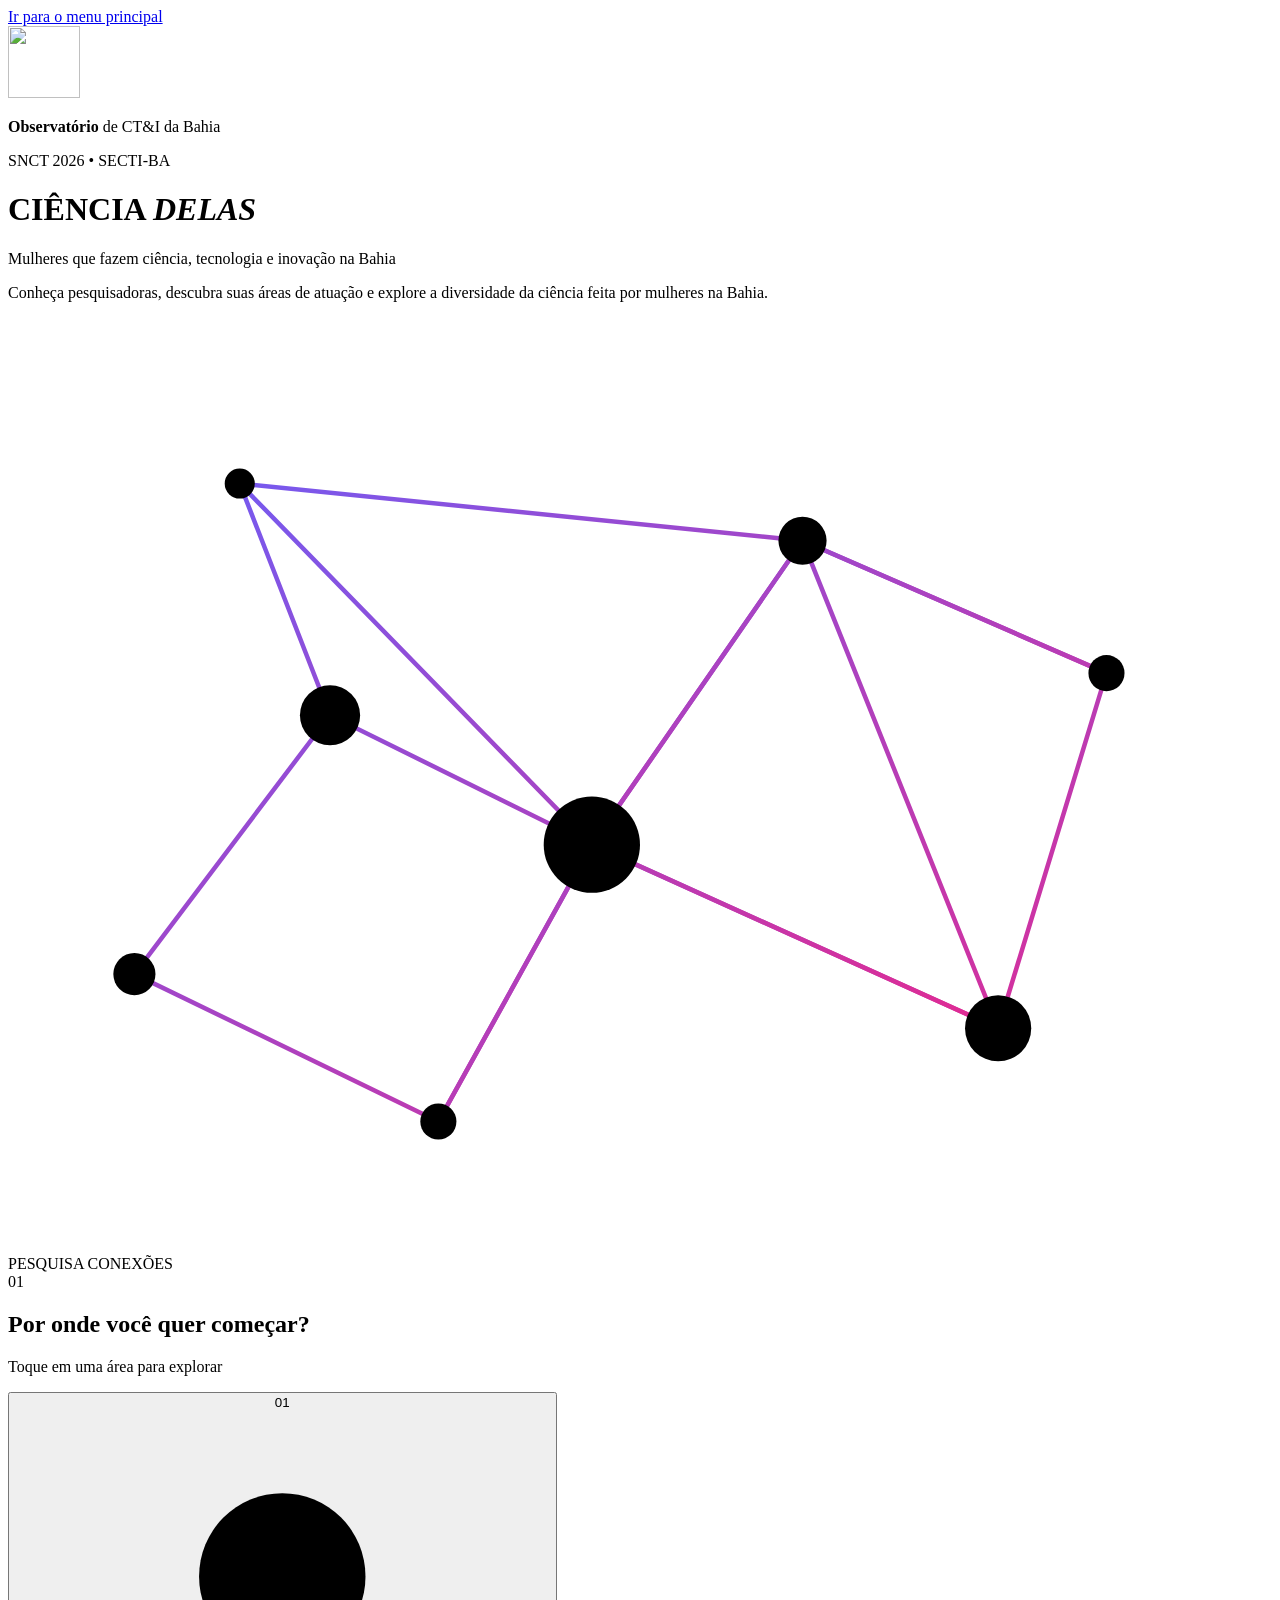
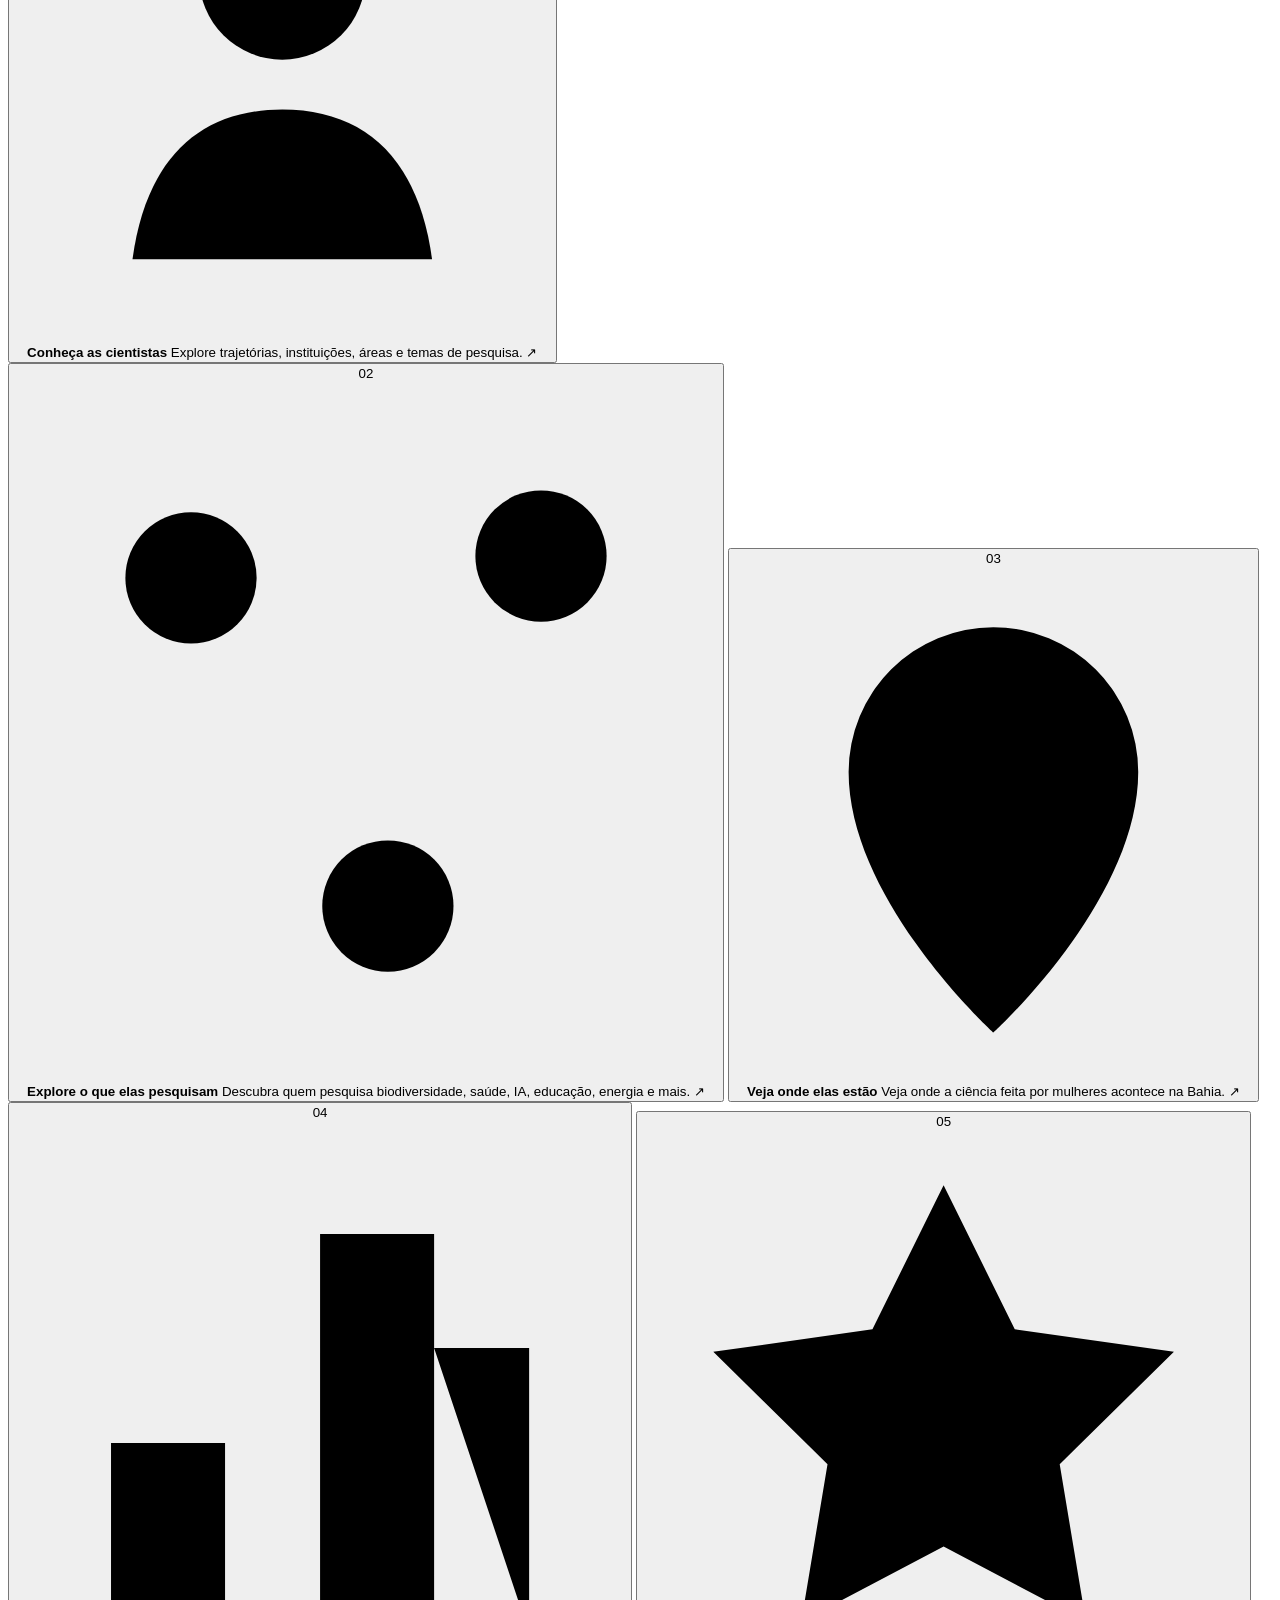
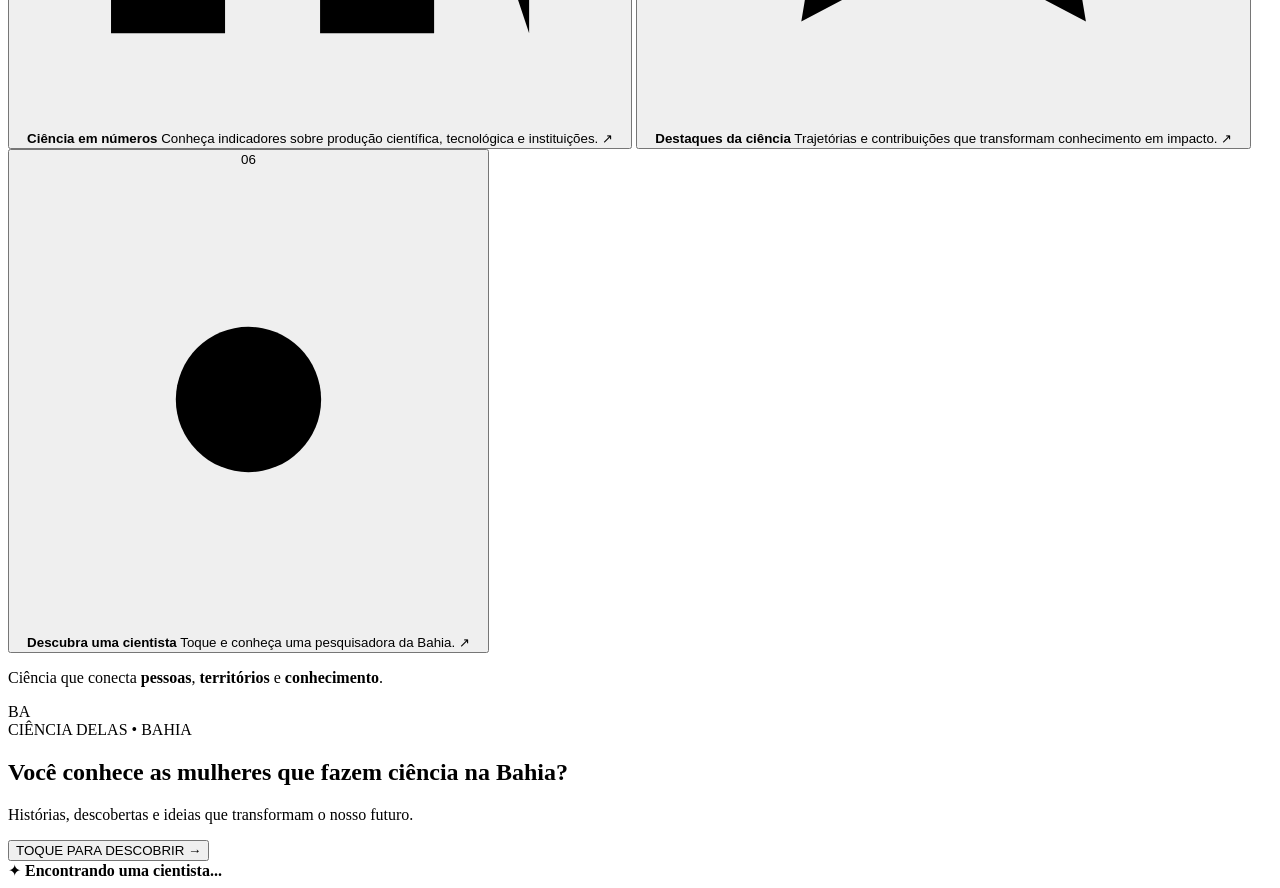
==== index.html @ 3cb7ebd2 "Implementa descoberta dinâmica de cientistas" ====
<!DOCTYPE html>
<html lang="pt-BR">
  <head>
    <meta charset="UTF-8" />
    <meta name="viewport" content="width=device-width, initial-scale=1.0, viewport-fit=cover" />
    <meta name="theme-color" content="#10115f" />
    <link rel="icon" href="data:," />
    <meta
      name="description"
      content="Ciência Delas — mulheres que fazem ciência, tecnologia e inovação na Bahia."
    />
    <title>Ciência Delas • SNCT 2026</title>
    <link rel="stylesheet" href="style.css" />
    <script src="script.js" defer></script>
  </head>
  <body>
    <a class="skip-link" href="#menu-principal">Ir para o menu principal</a>

    <main class="experience">
      <div class="institutional-brand" aria-label="Observatório de CT&I da Bahia">
        <img
          class="institutional-brand__logo"
          src="assets/logo observatório sem texto.jpeg"
          alt=""
          width="72"
          height="72"
        />
        <p>
          <strong>Observatório</strong>
          <span>de CT&amp;I da Bahia</span>
        </p>
      </div>

      <header class="hero" aria-labelledby="page-title">
        <div class="hero__copy">
          <div class="eyebrow"><span aria-hidden="true"></span> SNCT 2026 • SECTI-BA</div>
          <h1 id="page-title">CIÊNCIA <em>DELAS</em></h1>
          <p class="hero__subtitle">Mulheres que fazem ciência, tecnologia e inovação na Bahia</p>
          <p class="hero__intro">
            Conheça pesquisadoras, descubra suas áreas de atuação e explore a diversidade da
            ciência feita por mulheres na Bahia.
          </p>
        </div>

        <div class="hero__visual" aria-hidden="true">
          <svg class="network" viewBox="0 0 420 310" role="presentation">
            <defs>
              <linearGradient id="line-gradient" x1="0" y1="0" x2="1" y2="1">
                <stop offset="0" stop-color="#7759ee" />
                <stop offset="1" stop-color="#e22a91" />
              </linearGradient>
              <radialGradient id="orb-gradient">
                <stop offset="0" stop-color="#ffffff" />
                <stop offset="0.25" stop-color="#b8a6ff" />
                <stop offset="1" stop-color="#6250e3" />
              </radialGradient>
            </defs>
            <g class="network__lines" fill="none" stroke="url(#line-gradient)" stroke-width="1.5">
              <path d="M42 218 107 132 194 175 264 74 365 118 329 236 194 175 143 267 42 218Z" />
              <path d="M107 132 77 55 264 74 194 175 329 236" />
              <path d="M77 55 194 175 143 267M365 118 264 74 329 236" />
            </g>
            <g class="network__nodes">
              <circle cx="42" cy="218" r="7" />
              <circle cx="107" cy="132" r="10" />
              <circle cx="77" cy="55" r="5" />
              <circle cx="194" cy="175" r="16" class="network__node--main" />
              <circle cx="264" cy="74" r="8" />
              <circle cx="365" cy="118" r="6" />
              <circle cx="329" cy="236" r="11" />
              <circle cx="143" cy="267" r="6" />
            </g>
          </svg>
          <span class="orbit orbit--one"></span>
          <span class="orbit orbit--two"></span>
          <span class="visual-label visual-label--top">PESQUISA</span>
          <span class="visual-label visual-label--bottom">CONEXÕES</span>
        </div>
      </header>

      <section class="menu" id="menu-principal" aria-labelledby="menu-title">
        <div class="section-heading">
          <div>
            <span class="section-heading__number">01</span>
            <h2 id="menu-title">Por onde você quer começar?</h2>
          </div>
          <p>Toque em uma área para explorar</p>
        </div>

        <div class="card-grid">
          <button class="nav-card" type="button" data-section="cientistas" aria-label="Conheça as cientistas">
            <span class="nav-card__index">01</span>
            <span class="nav-card__icon" aria-hidden="true">
              <svg viewBox="0 0 32 32"><circle cx="16" cy="10" r="5"/><path d="M7 27c.8-6 4-9 9-9s8.2 3 9 9"/></svg>
            </span>
            <span class="nav-card__content">
              <strong>Conheça as cientistas</strong>
              <span>Explore trajetórias, instituições, áreas e temas de pesquisa.</span>
            </span>
            <span class="nav-card__arrow" aria-hidden="true">↗</span>
          </button>

          <button class="nav-card" type="button" data-section="tematicas" aria-label="Explore o que elas pesquisam">
            <span class="nav-card__index">02</span>
            <span class="nav-card__icon" aria-hidden="true">
              <svg viewBox="0 0 32 32"><circle cx="8" cy="9" r="3"/><circle cx="24" cy="8" r="3"/><circle cx="17" cy="24" r="3"/><path d="m11 10 10-1M10 12l5 9m7-10-4 10"/></svg>
            </span>
            <span class="nav-card__content">
              <strong>Explore o que elas pesquisam</strong>
              <span>Descubra quem pesquisa biodiversidade, saúde, IA, educação, energia e mais.</span>
            </span>
            <span class="nav-card__arrow" aria-hidden="true">↗</span>
          </button>

          <button class="nav-card" type="button" data-section="mapa" aria-label="Veja onde elas estão">
            <span class="nav-card__index">03</span>
            <span class="nav-card__icon" aria-hidden="true">
              <svg viewBox="0 0 32 32"><path d="M16 29S7 20.8 7 12.8a9 9 0 1 1 18 0C25 20.8 16 29 16 29Z"/><circle cx="16" cy="13" r="3.5"/></svg>
            </span>
            <span class="nav-card__content">
              <strong>Veja onde elas estão</strong>
              <span>Veja onde a ciência feita por mulheres acontece na Bahia.</span>
            </span>
            <span class="nav-card__arrow" aria-hidden="true">↗</span>
          </button>

          <button class="nav-card" type="button" data-section="numeros" aria-label="Ciência em números">
            <span class="nav-card__index">04</span>
            <span class="nav-card__icon" aria-hidden="true">
              <svg viewBox="0 0 32 32"><path d="M5 27V17h6v10m5 0V6h6v21m5 0V12h-5"/><path d="M3 27h26"/></svg>
            </span>
            <span class="nav-card__content">
              <strong>Ciência em números</strong>
              <span>Conheça indicadores sobre produção científica, tecnológica e instituições.</span>
            </span>
            <span class="nav-card__arrow" aria-hidden="true">↗</span>
          </button>

          <button class="nav-card" type="button" data-section="destaques" aria-label="Destaques da ciência">
            <span class="nav-card__index">05</span>
            <span class="nav-card__icon" aria-hidden="true">
              <svg viewBox="0 0 32 32"><path d="m16 3 3.8 7.7 8.5 1.2-6.1 6 1.4 8.4-7.6-4-7.6 4 1.4-8.4-6.1-6 8.5-1.2L16 3Z"/></svg>
            </span>
            <span class="nav-card__content">
              <strong>Destaques da ciência</strong>
              <span>Trajetórias e contribuições que transformam conhecimento em impacto.</span>
            </span>
            <span class="nav-card__arrow" aria-hidden="true">↗</span>
          </button>

          <button class="nav-card nav-card--featured" type="button" data-section="descubra" aria-label="Descubra uma cientista">
            <span class="nav-card__index">06</span>
            <span class="nav-card__icon" aria-hidden="true">
              <svg viewBox="0 0 32 32"><path d="M16 2v6m0 16v6M2 16h6m16 0h6M6 6l4 4m12 12 4 4M26 6l-4 4M10 22l-4 4"/><circle cx="16" cy="16" r="5"/></svg>
            </span>
            <span class="nav-card__content">
              <strong>Descubra uma cientista</strong>
              <span>Toque e conheça uma pesquisadora da Bahia.</span>
            </span>
            <span class="nav-card__arrow" aria-hidden="true">↗</span>
          </button>
        </div>
      </section>

      <footer class="footer-highlight">
        <p>Ciência que conecta <b>pessoas</b>, <b>territórios</b> e <b>conhecimento</b>.</p>
        <span class="footer-highlight__mark" aria-hidden="true">BA</span>
      </footer>
    </main>

    <div class="attraction" id="attraction" aria-hidden="true" role="dialog" aria-modal="true" aria-labelledby="attraction-title">
      <div class="attraction__constellation" aria-hidden="true"></div>
      <div class="attraction__content">
        <span class="attraction__eyebrow">CIÊNCIA DELAS • BAHIA</span>
        <h2 id="attraction-title">Você conhece as mulheres que fazem ciência na Bahia?</h2>
        <p>Histórias, descobertas e ideias que transformam o nosso futuro.</p>
        <button class="attraction__button" type="button">TOQUE PARA DESCOBRIR <span aria-hidden="true">→</span></button>
      </div>
    </div>

    <div class="touch-feedback" aria-hidden="true"></div>
    <div class="discovery-transition" id="discovery-transition" aria-hidden="true">
      <span aria-hidden="true">✦</span>
      <strong>Encontrando uma cientista...</strong>
    </div>
  </body>
</html>
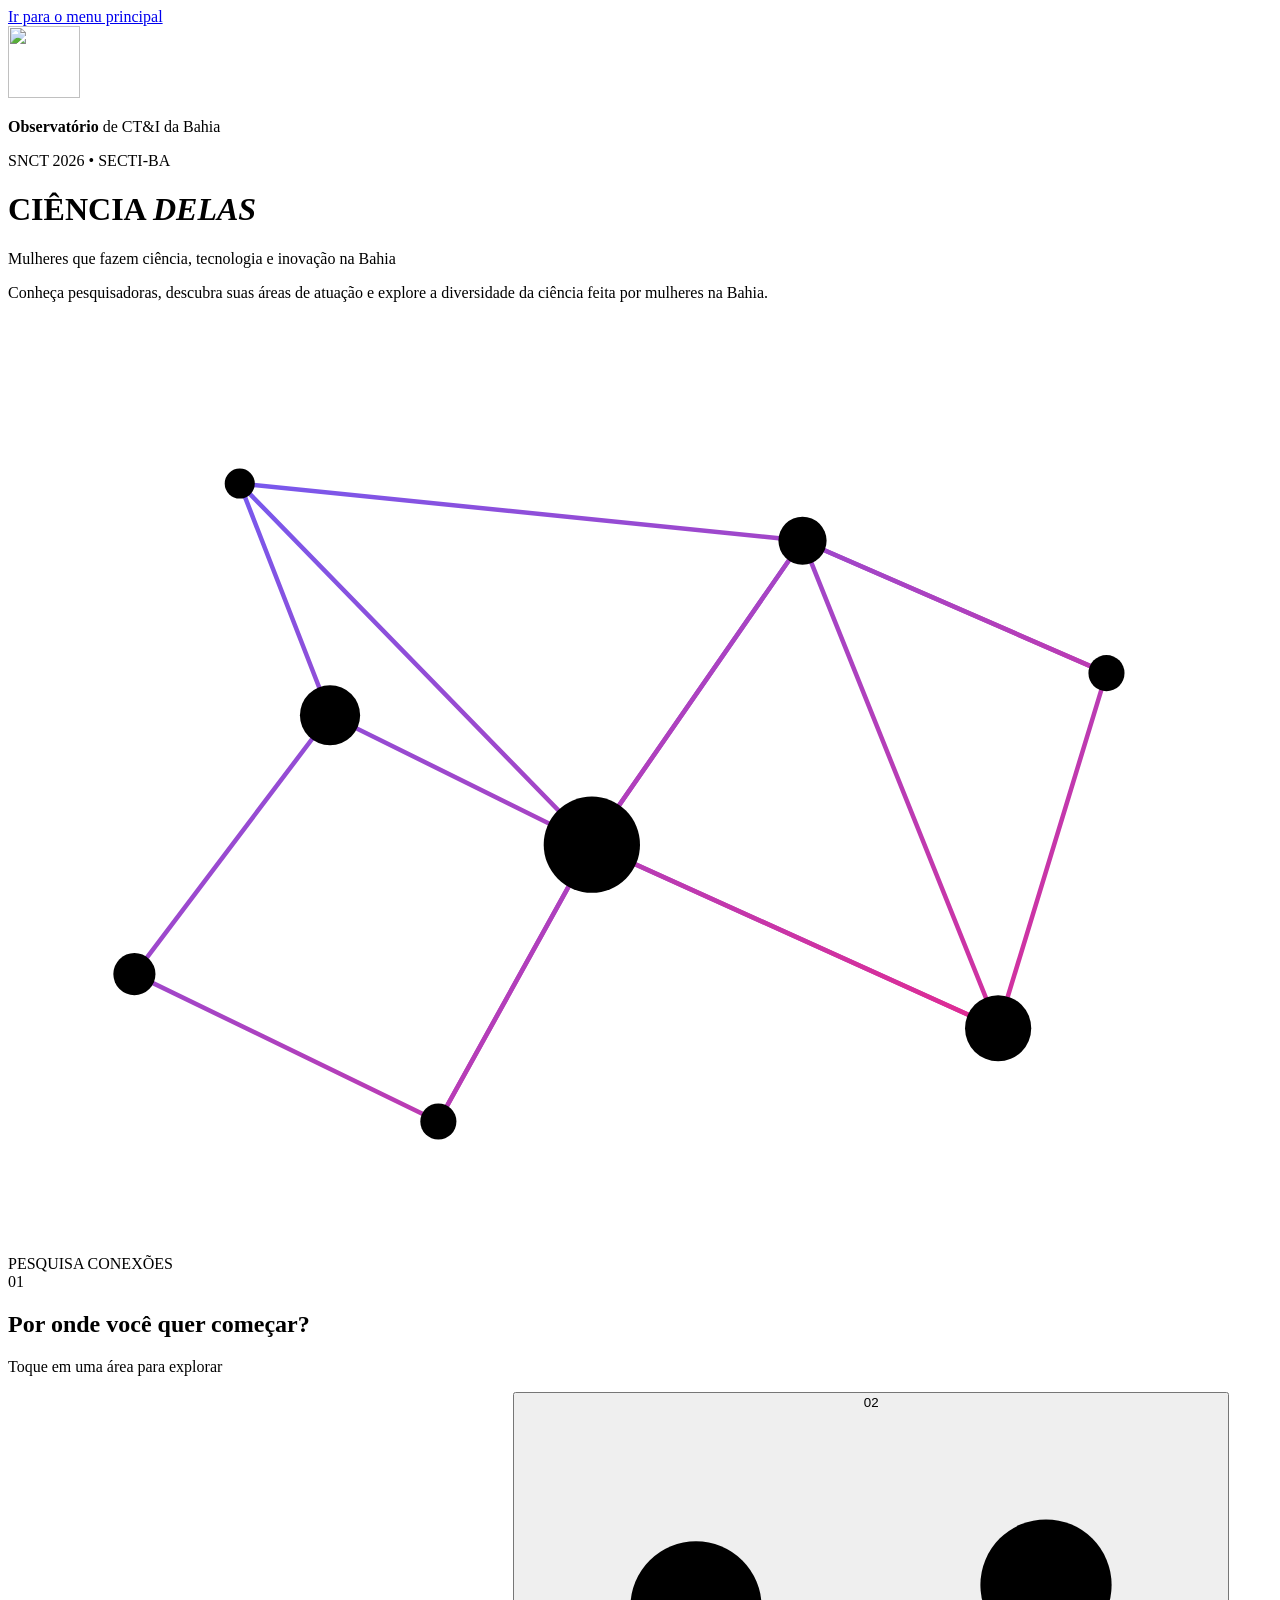
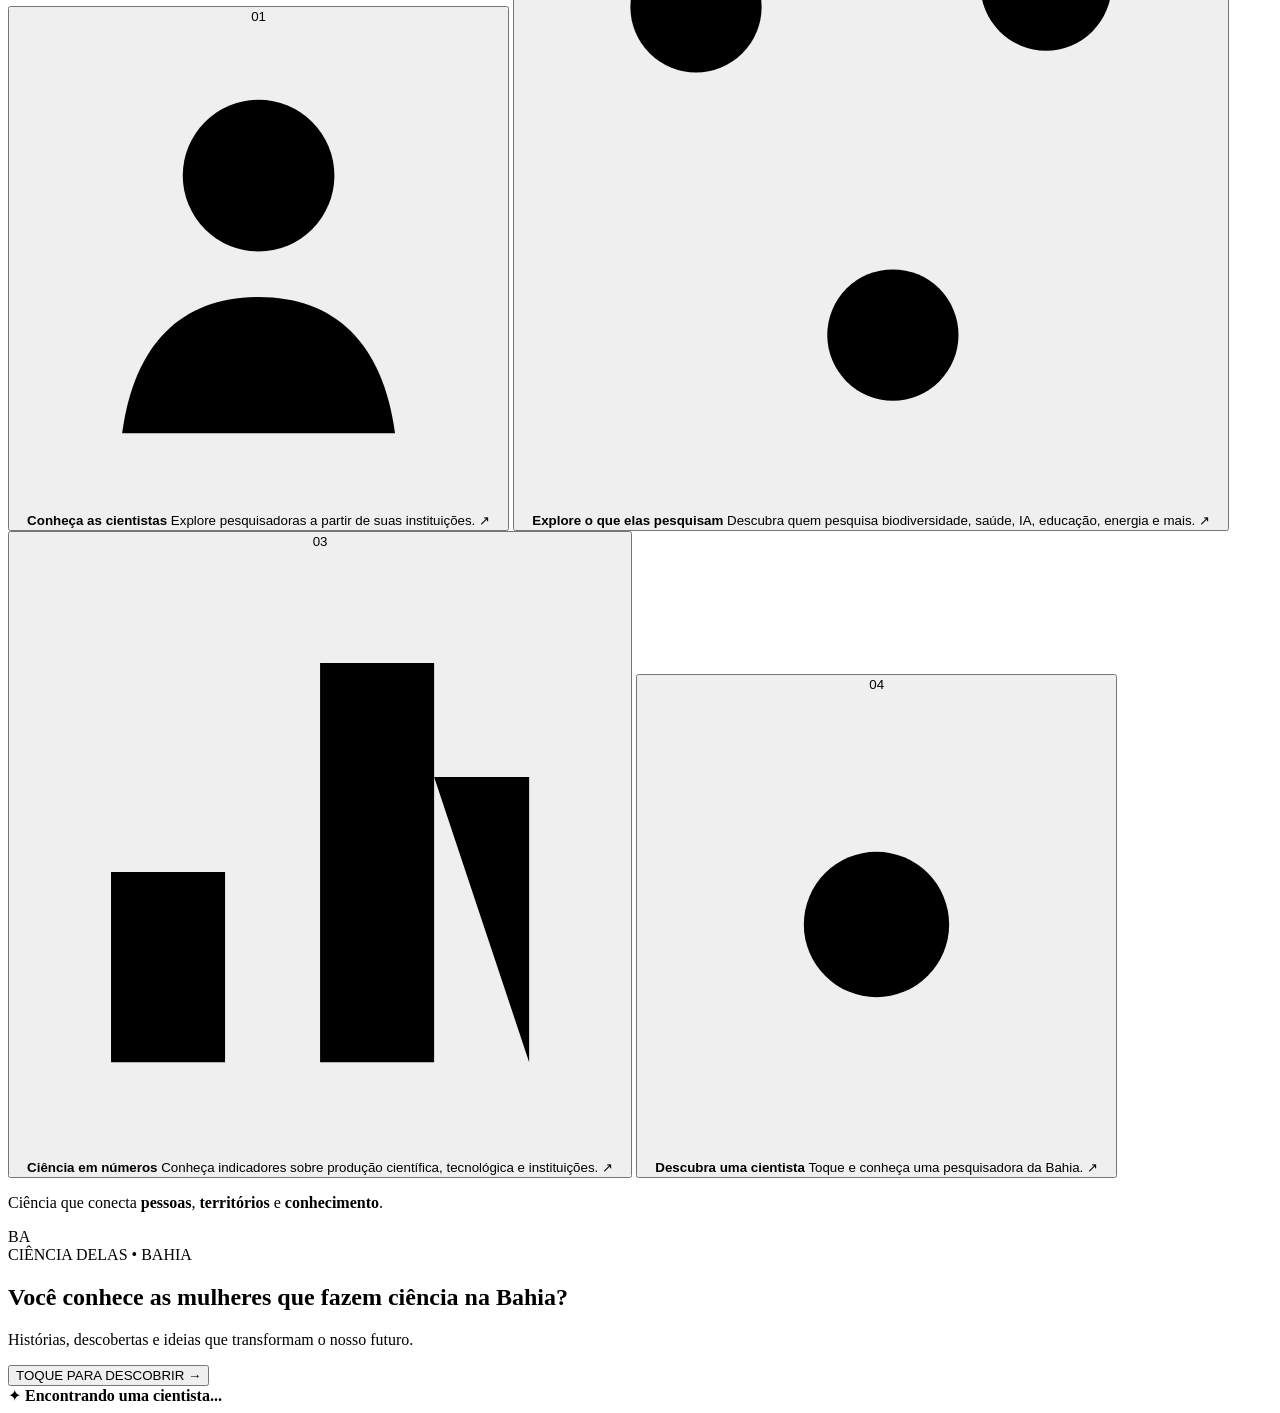
==== commit 9fba4513: "Atualiza interacoes e filtros do totem" ====
--- a/index.html
+++ b/index.html
@@ -95,7 +95,7 @@
             </span>
             <span class="nav-card__content">
               <strong>Conheça as cientistas</strong>
-              <span>Explore trajetórias, instituições, áreas e temas de pesquisa.</span>
+              <span>Explore pesquisadoras a partir de suas instituições.</span>
             </span>
             <span class="nav-card__arrow" aria-hidden="true">↗</span>
           </button>
@@ -112,20 +112,8 @@
             <span class="nav-card__arrow" aria-hidden="true">↗</span>
           </button>
 
-          <button class="nav-card" type="button" data-section="mapa" aria-label="Veja onde elas estão">
+          <button class="nav-card" type="button" data-section="numeros" aria-label="Ciência em números">
             <span class="nav-card__index">03</span>
-            <span class="nav-card__icon" aria-hidden="true">
-              <svg viewBox="0 0 32 32"><path d="M16 29S7 20.8 7 12.8a9 9 0 1 1 18 0C25 20.8 16 29 16 29Z"/><circle cx="16" cy="13" r="3.5"/></svg>
-            </span>
-            <span class="nav-card__content">
-              <strong>Veja onde elas estão</strong>
-              <span>Veja onde a ciência feita por mulheres acontece na Bahia.</span>
-            </span>
-            <span class="nav-card__arrow" aria-hidden="true">↗</span>
-          </button>
-
-          <button class="nav-card" type="button" data-section="numeros" aria-label="Ciência em números">
-            <span class="nav-card__index">04</span>
             <span class="nav-card__icon" aria-hidden="true">
               <svg viewBox="0 0 32 32"><path d="M5 27V17h6v10m5 0V6h6v21m5 0V12h-5"/><path d="M3 27h26"/></svg>
             </span>
@@ -136,20 +124,8 @@
             <span class="nav-card__arrow" aria-hidden="true">↗</span>
           </button>
 
-          <button class="nav-card" type="button" data-section="destaques" aria-label="Destaques da ciência">
-            <span class="nav-card__index">05</span>
-            <span class="nav-card__icon" aria-hidden="true">
-              <svg viewBox="0 0 32 32"><path d="m16 3 3.8 7.7 8.5 1.2-6.1 6 1.4 8.4-7.6-4-7.6 4 1.4-8.4-6.1-6 8.5-1.2L16 3Z"/></svg>
-            </span>
-            <span class="nav-card__content">
-              <strong>Destaques da ciência</strong>
-              <span>Trajetórias e contribuições que transformam conhecimento em impacto.</span>
-            </span>
-            <span class="nav-card__arrow" aria-hidden="true">↗</span>
-          </button>
-
           <button class="nav-card nav-card--featured" type="button" data-section="descubra" aria-label="Descubra uma cientista">
-            <span class="nav-card__index">06</span>
+            <span class="nav-card__index">04</span>
             <span class="nav-card__icon" aria-hidden="true">
               <svg viewBox="0 0 32 32"><path d="M16 2v6m0 16v6M2 16h6m16 0h6M6 6l4 4m12 12 4 4M26 6l-4 4M10 22l-4 4"/><circle cx="16" cy="16" r="5"/></svg>
             </span>
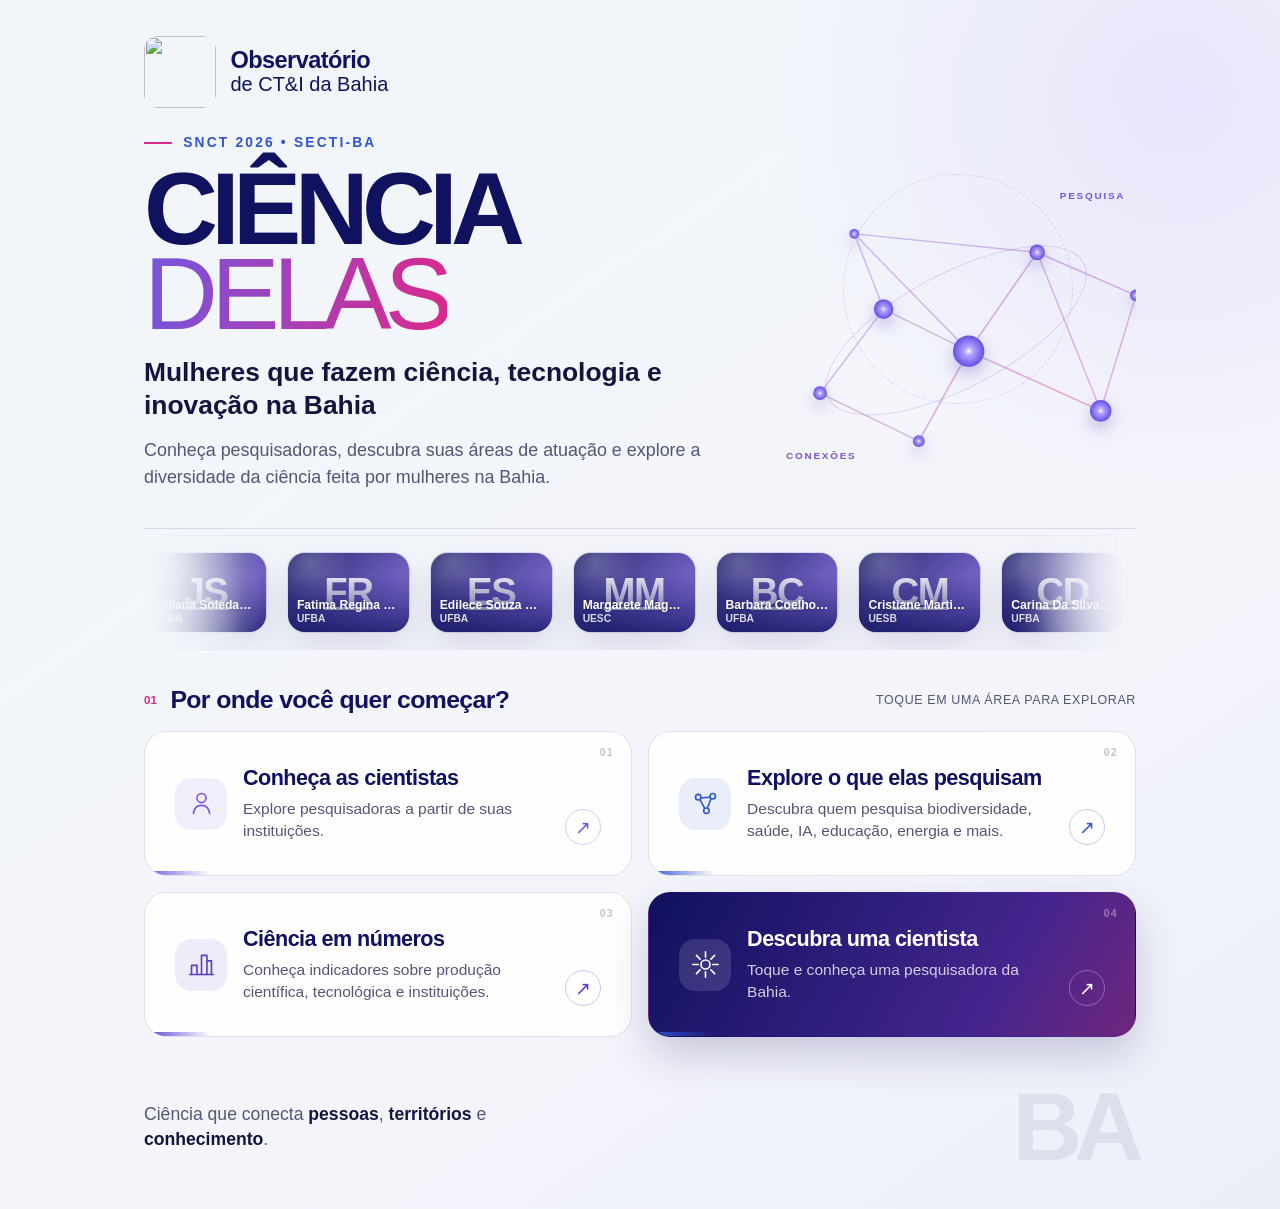
==== commit f86aaedd: "Adiciona carrossel de pesquisadoras na home" ====
--- a/index.html
+++ b/index.html
@@ -77,6 +77,14 @@
           <span class="visual-label visual-label--bottom">CONEXÕES</span>
         </div>
       </header>
+
+      <section class="scientist-carousel" aria-label="Pesquisadoras em destaque">
+        <div class="scientist-carousel__viewport">
+          <div class="scientist-carousel__track" data-scientist-carousel>
+            <span class="scientist-carousel__loading">Carregando pesquisadoras...</span>
+          </div>
+        </div>
+      </section>
 
       <section class="menu" id="menu-principal" aria-labelledby="menu-title">
         <div class="section-heading">
--- a/style.css
+++ b/style.css
@@ -0,0 +1,541 @@
+:root {
+  --ink: #14143f;
+  --ink-soft: #555577;
+  --blue-deep: #10115f;
+  --blue: #2f55d4;
+  --violet: #7456df;
+  --lilac: #b8a6ff;
+  --magenta: #db298b;
+  --background: #f1f6fa;
+  --paper: #f7f7fc;
+  --white: #ffffff;
+  --line: rgba(35, 32, 99, 0.13);
+  --shadow: 0 22px 55px rgba(32, 27, 101, 0.09);
+  --radius: 22px;
+  --font: Inter, "Segoe UI", Roboto, Arial, sans-serif;
+}
+
+*, *::before, *::after { box-sizing: border-box; }
+
+html { color-scheme: light; scroll-behavior: smooth; }
+
+body {
+  margin: 0;
+  min-width: 320px;
+  min-height: 100vh;
+  color: var(--ink);
+  background-color: var(--background);
+  background:
+    radial-gradient(circle at 92% 8%, rgba(184, 166, 255, 0.2), transparent 25rem),
+    linear-gradient(145deg, var(--background) 0%, #f4f5fb 66%, #eceff8 100%);
+  font-family: var(--font);
+  -webkit-font-smoothing: antialiased;
+  -webkit-tap-highlight-color: transparent;
+}
+
+button { font: inherit; }
+
+.skip-link {
+  position: fixed;
+  z-index: 100;
+  top: 1rem;
+  left: 1rem;
+  padding: 0.8rem 1rem;
+  color: white;
+  background: var(--blue-deep);
+  border-radius: 0.5rem;
+  transform: translateY(-180%);
+}
+
+.skip-link:focus { transform: translateY(0); }
+
+.experience {
+  width: min(100%, 1120px);
+  min-height: 100svh;
+  margin: 0 auto;
+  padding: clamp(28px, 4vh, 64px) clamp(24px, 5vw, 72px) clamp(24px, 3vh, 48px);
+  display: flex;
+  flex-direction: column;
+  gap: clamp(22px, 3vh, 40px);
+  opacity: 0;
+  transform: translateY(12px);
+}
+
+body.is-ready .experience {
+  opacity: 1;
+  transform: none;
+  transition: opacity 0.7s ease, transform 0.7s ease;
+}
+
+.institutional-brand {
+  display: flex;
+  align-items: center;
+  gap: 0.9rem;
+  width: max-content;
+}
+
+.institutional-brand__logo {
+  width: clamp(58px, 6.5vw, 72px);
+  height: clamp(58px, 6.5vw, 72px);
+  display: block;
+  object-fit: cover;
+  border-radius: 14px;
+}
+
+.institutional-brand p {
+  margin: 0;
+  display: flex;
+  flex-direction: column;
+  color: var(--blue-deep);
+  font-size: clamp(1rem, 1.8vw, 1.25rem);
+  line-height: 1.08;
+}
+
+.institutional-brand strong { font-size: 1.18em; font-weight: 800; letter-spacing: -0.025em; }
+.institutional-brand span { font-weight: 540; }
+
+.hero {
+  position: relative;
+  display: grid;
+  grid-template-columns: minmax(0, 1.28fr) minmax(280px, 0.72fr);
+  align-items: center;
+  min-height: clamp(290px, 31vh, 390px);
+  overflow: hidden;
+  border-bottom: 1px solid var(--line);
+}
+
+.hero__copy { position: relative; z-index: 2; padding-bottom: clamp(24px, 4vh, 46px); }
+
+.eyebrow {
+  display: flex;
+  align-items: center;
+  gap: 0.7rem;
+  margin-bottom: 1rem;
+  color: var(--blue);
+  font-size: clamp(0.72rem, 1.3vw, 0.86rem);
+  font-weight: 750;
+  letter-spacing: 0.16em;
+}
+
+.eyebrow span { width: 28px; height: 2px; background: var(--magenta); }
+
+h1 {
+  max-width: 690px;
+  margin: 0;
+  color: var(--blue-deep);
+  font-size: clamp(3.4rem, 8vw, 6.5rem);
+  font-weight: 800;
+  letter-spacing: -0.065em;
+  line-height: 0.83;
+}
+
+h1 em {
+  display: block;
+  width: max-content;
+  color: transparent;
+  background: linear-gradient(100deg, var(--violet), var(--magenta));
+  background-clip: text;
+  -webkit-background-clip: text;
+  font-style: normal;
+  font-weight: 360;
+}
+
+.hero__subtitle {
+  max-width: 660px;
+  margin: clamp(18px, 2.2vh, 28px) 0 0;
+  color: var(--ink);
+  font-size: clamp(1.15rem, 2.4vw, 1.65rem);
+  font-weight: 650;
+  line-height: 1.26;
+}
+
+.hero__intro {
+  max-width: 650px;
+  margin: 0.9rem 0 0;
+  color: var(--ink-soft);
+  font-size: clamp(0.95rem, 1.6vw, 1.12rem);
+  line-height: 1.55;
+}
+
+.hero__visual {
+  position: relative;
+  align-self: stretch;
+  min-height: 280px;
+}
+
+.network { position: absolute; inset: 0; width: 115%; height: 100%; overflow: visible; }
+.network__lines { opacity: 0.36; }
+.network__nodes circle { fill: url(#orb-gradient); filter: drop-shadow(0 7px 8px rgba(70, 49, 181, 0.3)); }
+.network__node--main { animation: pulse-node 3.5s ease-in-out infinite; }
+
+.orbit {
+  position: absolute;
+  border: 1px solid rgba(110, 81, 221, 0.2);
+  border-radius: 50%;
+  transform: rotate(-28deg);
+}
+
+.orbit--one { width: 290px; height: 115px; top: 35%; left: 9%; }
+.orbit--two { width: 230px; height: 230px; top: 10%; left: 18%; border-style: dashed; }
+
+.visual-label {
+  position: absolute;
+  color: var(--violet);
+  font-size: 0.62rem;
+  font-weight: 800;
+  letter-spacing: 0.18em;
+}
+
+.visual-label--top { top: 14%; right: 3%; }
+.visual-label--bottom { bottom: 17%; left: 2%; }
+
+.scientist-carousel {
+  position: relative;
+  margin: clamp(-30px, -2.4vh, -12px) 0 clamp(4px, 1vh, 14px);
+  padding: 0;
+}
+
+.scientist-carousel__viewport {
+  position: relative;
+  overflow: hidden;
+  min-height: clamp(92px, 11vh, 126px);
+  border-block: 1px solid rgba(116, 86, 223, 0.1);
+  mask-image: linear-gradient(90deg, transparent 0, black 10%, black 90%, transparent 100%);
+}
+
+.scientist-carousel__viewport::before,
+.scientist-carousel__viewport::after {
+  content: "";
+  position: absolute;
+  z-index: 2;
+  inset-block: 0;
+  width: min(120px, 18%);
+  pointer-events: none;
+}
+
+.scientist-carousel__viewport::before {
+  left: 0;
+  background: linear-gradient(90deg, var(--background), rgba(241, 246, 250, 0));
+}
+
+.scientist-carousel__viewport::after {
+  right: 0;
+  background: linear-gradient(270deg, #eef1f8, rgba(238, 241, 248, 0));
+}
+
+.scientist-carousel__track {
+  min-width: max-content;
+  display: flex;
+  align-items: center;
+  gap: clamp(12px, 1.8vw, 20px);
+  padding: clamp(12px, 1.8vh, 18px) 0;
+}
+
+.scientist-carousel__track.is-ready {
+  animation: carousel-drift 42s linear infinite;
+}
+
+.scientist-carousel__track.is-ready:hover {
+  animation-play-state: paused;
+}
+
+.scientist-carousel__loading {
+  color: var(--ink-soft);
+  font-size: .88rem;
+  font-weight: 700;
+}
+
+.scientist-carousel__card {
+  position: relative;
+  flex: 0 0 clamp(92px, 9.6vw, 126px);
+  height: clamp(78px, 9vh, 104px);
+  overflow: hidden;
+  isolation: isolate;
+  color: white;
+  background: linear-gradient(135deg, rgba(16, 17, 95, .9), rgba(116, 86, 223, .78));
+  border: 1px solid rgba(255, 255, 255, .72);
+  border-radius: 18px;
+  box-shadow: 0 15px 34px rgba(32, 27, 101, .12);
+}
+
+.scientist-carousel__card::after {
+  content: "";
+  position: absolute;
+  inset: 0;
+  z-index: 1;
+  background:
+    linear-gradient(180deg, rgba(16, 17, 95, 0) 28%, rgba(16, 17, 95, .78) 100%),
+    radial-gradient(circle at 18% 12%, rgba(255,255,255,.22), transparent 34%);
+}
+
+.scientist-carousel__card img {
+  width: 100%;
+  height: 100%;
+  display: block;
+  object-fit: cover;
+  filter: saturate(.9) contrast(1.03);
+}
+
+.scientist-carousel__initials {
+  width: 100%;
+  height: 100%;
+  display: grid;
+  place-items: center;
+  color: rgba(255,255,255,.86);
+  font-size: clamp(1.5rem, 3vw, 2.5rem);
+  font-weight: 900;
+  letter-spacing: -.04em;
+}
+
+.scientist-carousel__caption {
+  position: absolute;
+  z-index: 2;
+  inset: auto 9px 8px;
+  display: grid;
+  gap: 1px;
+  text-shadow: 0 2px 10px rgba(0,0,0,.28);
+}
+
+.scientist-carousel__caption strong,
+.scientist-carousel__caption span {
+  overflow: hidden;
+  text-overflow: ellipsis;
+  white-space: nowrap;
+}
+
+.scientist-carousel__caption strong {
+  font-size: clamp(.64rem, 1.05vw, .76rem);
+  line-height: 1.05;
+}
+
+.scientist-carousel__caption span {
+  opacity: .82;
+  font-size: clamp(.54rem, .9vw, .64rem);
+  font-weight: 750;
+}
+
+.section-heading, .section-heading > div { display: flex; align-items: center; }
+.section-heading { justify-content: space-between; gap: 1rem; margin-bottom: 17px; }
+.section-heading > div { gap: 0.85rem; }
+.section-heading__number { color: var(--magenta); font-size: 0.72rem; font-weight: 800; }
+
+.section-heading h2 {
+  margin: 0;
+  color: var(--blue-deep);
+  font-size: clamp(1.15rem, 2.1vw, 1.55rem);
+  letter-spacing: -0.025em;
+}
+
+.section-heading p {
+  margin: 0;
+  color: var(--ink-soft);
+  font-size: 0.78rem;
+  letter-spacing: 0.05em;
+  text-transform: uppercase;
+}
+
+.card-grid {
+  display: grid;
+  grid-template-columns: repeat(2, minmax(0, 1fr));
+  gap: clamp(12px, 1.8vh, 19px);
+}
+
+.nav-card {
+  --card-accent: var(--violet);
+  position: relative;
+  min-height: clamp(145px, 16vh, 188px);
+  padding: clamp(20px, 2.5vw, 30px);
+  display: grid;
+  grid-template-columns: 52px 1fr 36px;
+  align-items: center;
+  gap: 1rem;
+  overflow: hidden;
+  color: var(--ink);
+  text-align: left;
+  background: rgba(255, 255, 255, 0.88);
+  border: 1px solid var(--line);
+  border-radius: var(--radius);
+  box-shadow: 0 1px 0 white inset;
+  cursor: pointer;
+  touch-action: manipulation;
+  transition: transform 0.25s ease, box-shadow 0.25s ease, border-color 0.25s ease;
+}
+
+.nav-card:nth-child(2), .nav-card:nth-child(4) { --card-accent: var(--blue); }
+.nav-card:nth-child(3), .nav-card:nth-child(5) { --card-accent: #5b3dcc; }
+
+.nav-card::before {
+  content: "";
+  position: absolute;
+  inset: auto 0 0;
+  height: 4px;
+  background: linear-gradient(90deg, var(--card-accent), transparent 75%);
+  transform: scaleX(0.18);
+  transform-origin: left;
+  transition: transform 0.35s ease;
+}
+
+.nav-card__index {
+  position: absolute;
+  top: 14px;
+  right: 17px;
+  color: rgba(20, 20, 63, 0.25);
+  font-size: 0.66rem;
+  font-weight: 800;
+  letter-spacing: 0.12em;
+}
+
+.nav-card__icon {
+  width: 52px;
+  height: 52px;
+  display: grid;
+  place-items: center;
+  color: var(--card-accent);
+  background: color-mix(in srgb, var(--card-accent) 10%, white);
+  border-radius: 16px;
+}
+
+.nav-card__icon svg { width: 29px; fill: none; stroke: currentColor; stroke-width: 1.8; stroke-linecap: round; stroke-linejoin: round; }
+.nav-card__content { display: flex; flex-direction: column; gap: 0.45rem; }
+.nav-card__content strong { color: var(--blue-deep); font-size: clamp(1.08rem, 2vw, 1.35rem); letter-spacing: -0.025em; }
+.nav-card__content > span { max-width: 33rem; color: var(--ink-soft); font-size: clamp(0.82rem, 1.35vw, 0.97rem); line-height: 1.42; }
+
+.nav-card__arrow {
+  width: 36px;
+  height: 36px;
+  display: grid;
+  place-items: center;
+  align-self: end;
+  color: var(--card-accent);
+  border: 1px solid color-mix(in srgb, var(--card-accent) 30%, white);
+  border-radius: 50%;
+  font-size: 1.2rem;
+  transition: color 0.25s ease, background 0.25s ease, transform 0.25s ease;
+}
+
+.nav-card--featured {
+  --card-accent: #d52b8b;
+  color: white;
+  background: linear-gradient(120deg, var(--blue-deep), #43258d 70%, #70267e);
+  border-color: transparent;
+  box-shadow: 0 18px 40px rgba(34, 24, 104, 0.2);
+}
+
+.nav-card--featured .nav-card__content strong, .nav-card--featured .nav-card__content > span { color: white; }
+.nav-card--featured .nav-card__content > span { opacity: 0.78; }
+.nav-card--featured .nav-card__index { color: rgba(255, 255, 255, 0.38); }
+.nav-card--featured .nav-card__icon { color: white; background: rgba(255, 255, 255, 0.13); }
+.nav-card--featured .nav-card__arrow { color: white; border-color: rgba(255, 255, 255, 0.3); }
+
+.nav-card:hover, .nav-card:focus-visible, .nav-card.is-pressed {
+  border-color: color-mix(in srgb, var(--card-accent) 40%, white);
+  box-shadow: var(--shadow);
+  transform: translateY(-4px);
+}
+
+.nav-card:hover::before, .nav-card:focus-visible::before, .nav-card.is-pressed::before { transform: scaleX(1); }
+.nav-card:hover .nav-card__arrow, .nav-card:focus-visible .nav-card__arrow { color: white; background: var(--card-accent); transform: rotate(45deg); }
+
+button:focus-visible, a:focus-visible { outline: 3px solid #ef3f9d; outline-offset: 4px; }
+
+.footer-highlight {
+  min-height: 102px;
+  display: grid;
+  grid-template-columns: 1fr auto;
+  align-items: center;
+  gap: clamp(22px, 4vw, 50px);
+  padding: 8px 0 0;
+}
+
+.footer-highlight p { max-width: 390px; margin: 0; color: var(--ink-soft); font-size: clamp(0.92rem, 1.8vw, 1.1rem); line-height: 1.45; }
+.footer-highlight b { color: var(--ink); }
+.footer-highlight__mark { color: rgba(16, 17, 95, 0.08); font-size: clamp(3.4rem, 8vw, 6rem); font-weight: 900; letter-spacing: -0.08em; }
+
+.attraction {
+  position: fixed;
+  z-index: 50;
+  inset: 0;
+  padding: 8vw;
+  display: grid;
+  place-items: center;
+  overflow: hidden;
+  color: white;
+  background: linear-gradient(130deg, #090a49, #372081, #7b217b, #1b3b9c);
+  background-size: 300% 300%;
+  visibility: hidden;
+  opacity: 0;
+  transition: opacity 0.65s ease, visibility 0.65s;
+  animation: gradient-drift 14s ease infinite;
+}
+
+.attraction.is-visible { visibility: visible; opacity: 1; }
+.attraction__constellation { position: absolute; inset: -30%; opacity: 0.22; background-image: radial-gradient(circle, white 0 1.5px, transparent 2px); background-size: 78px 78px; transform: rotate(18deg); }
+
+.attraction__content { position: relative; z-index: 1; width: min(820px, 100%); text-align: center; }
+.attraction__eyebrow { display: block; margin-bottom: 2rem; font-size: clamp(0.75rem, 1.5vw, 0.95rem); font-weight: 800; letter-spacing: 0.25em; }
+.attraction h2 { margin: 0; font-size: clamp(3rem, 8vw, 6.5rem); line-height: 0.98; letter-spacing: -0.055em; }
+.attraction p { margin: 1.5rem auto 2.4rem; color: rgba(255,255,255,.76); font-size: clamp(1rem, 2.2vw, 1.35rem); }
+.attraction__button { min-height: 76px; padding: 0 2rem; color: var(--blue-deep); background: white; border: 0; border-radius: 999px; box-shadow: 0 18px 45px rgba(0,0,0,.2); font-weight: 850; letter-spacing: .08em; cursor: pointer; }
+.attraction__button span { display: inline-block; margin-left: 1rem; font-size: 1.4rem; transition: transform .2s ease; }
+.attraction__button:hover span, .attraction__button:focus-visible span { transform: translateX(6px); }
+
+.touch-feedback { position: fixed; z-index: 70; width: 18px; height: 18px; pointer-events: none; border: 2px solid var(--magenta); border-radius: 50%; opacity: 0; transform: translate(-50%, -50%) scale(.5); }
+.touch-feedback.is-active { animation: touch-ring .48s ease-out; }
+
+.discovery-transition {
+  position: fixed;
+  z-index: 80;
+  inset: 0;
+  display: grid;
+  place-content: center;
+  gap: 1rem;
+  color: white;
+  text-align: center;
+  background: rgba(16, 17, 95, 0.97);
+  opacity: 0;
+  visibility: hidden;
+  transition: opacity .25s ease, visibility .25s;
+}
+
+.discovery-transition.is-visible { opacity: 1; visibility: visible; }
+.discovery-transition span { font-size: 5rem; animation: discovery-pulse .55s ease infinite alternate; }
+.discovery-transition strong { font-size: clamp(1.15rem, 2.5vw, 1.55rem); }
+
+@keyframes pulse-node { 50% { r: 20px; opacity: .75; } }
+@keyframes carousel-drift { to { transform: translateX(-50%); } }
+@keyframes gradient-drift { 0%,100% { background-position: 0 50%; } 50% { background-position: 100% 50%; } }
+@keyframes touch-ring { 0% { opacity: .8; transform: translate(-50%,-50%) scale(.5); } 100% { opacity: 0; transform: translate(-50%,-50%) scale(3.6); } }
+@keyframes discovery-pulse { to { transform: scale(1.2) rotate(12deg); } }
+
+@media (min-width: 740px) and (min-height: 1200px) {
+  .experience { justify-content: space-between; }
+  .hero { min-height: 360px; }
+  .nav-card { min-height: 190px; }
+}
+
+@media (max-width: 739px) {
+  .experience { padding-inline: 18px; }
+  .hero { grid-template-columns: 1fr; }
+  .hero__visual { position: absolute; inset: 10% -25% 0 45%; opacity: .42; }
+  .hero__copy { padding-right: 8%; }
+  .scientist-carousel { margin-top: -18px; }
+  .scientist-carousel__viewport { min-height: 86px; }
+  .scientist-carousel__card { flex-basis: 86px; height: 72px; border-radius: 15px; }
+  .card-grid { grid-template-columns: 1fr; }
+  .section-heading p { display: none; }
+  .nav-card { min-height: 142px; }
+  .footer-highlight { grid-template-columns: 1fr; }
+  .footer-highlight__mark { display: none; }
+}
+
+@media (max-width: 440px) {
+  h1 { font-size: clamp(3rem, 17vw, 4.6rem); }
+  .nav-card { grid-template-columns: 44px 1fr 30px; gap: .8rem; padding: 18px 14px; }
+  .nav-card__icon { width: 44px; height: 44px; }
+  .nav-card__arrow { width: 30px; height: 30px; }
+  .footer-highlight { align-items: start; gap: 14px; }
+}
+
+@media (prefers-reduced-motion: reduce) {
+  *, *::before, *::after { scroll-behavior: auto !important; animation-duration: .01ms !important; animation-iteration-count: 1 !important; transition-duration: .01ms !important; }
+}
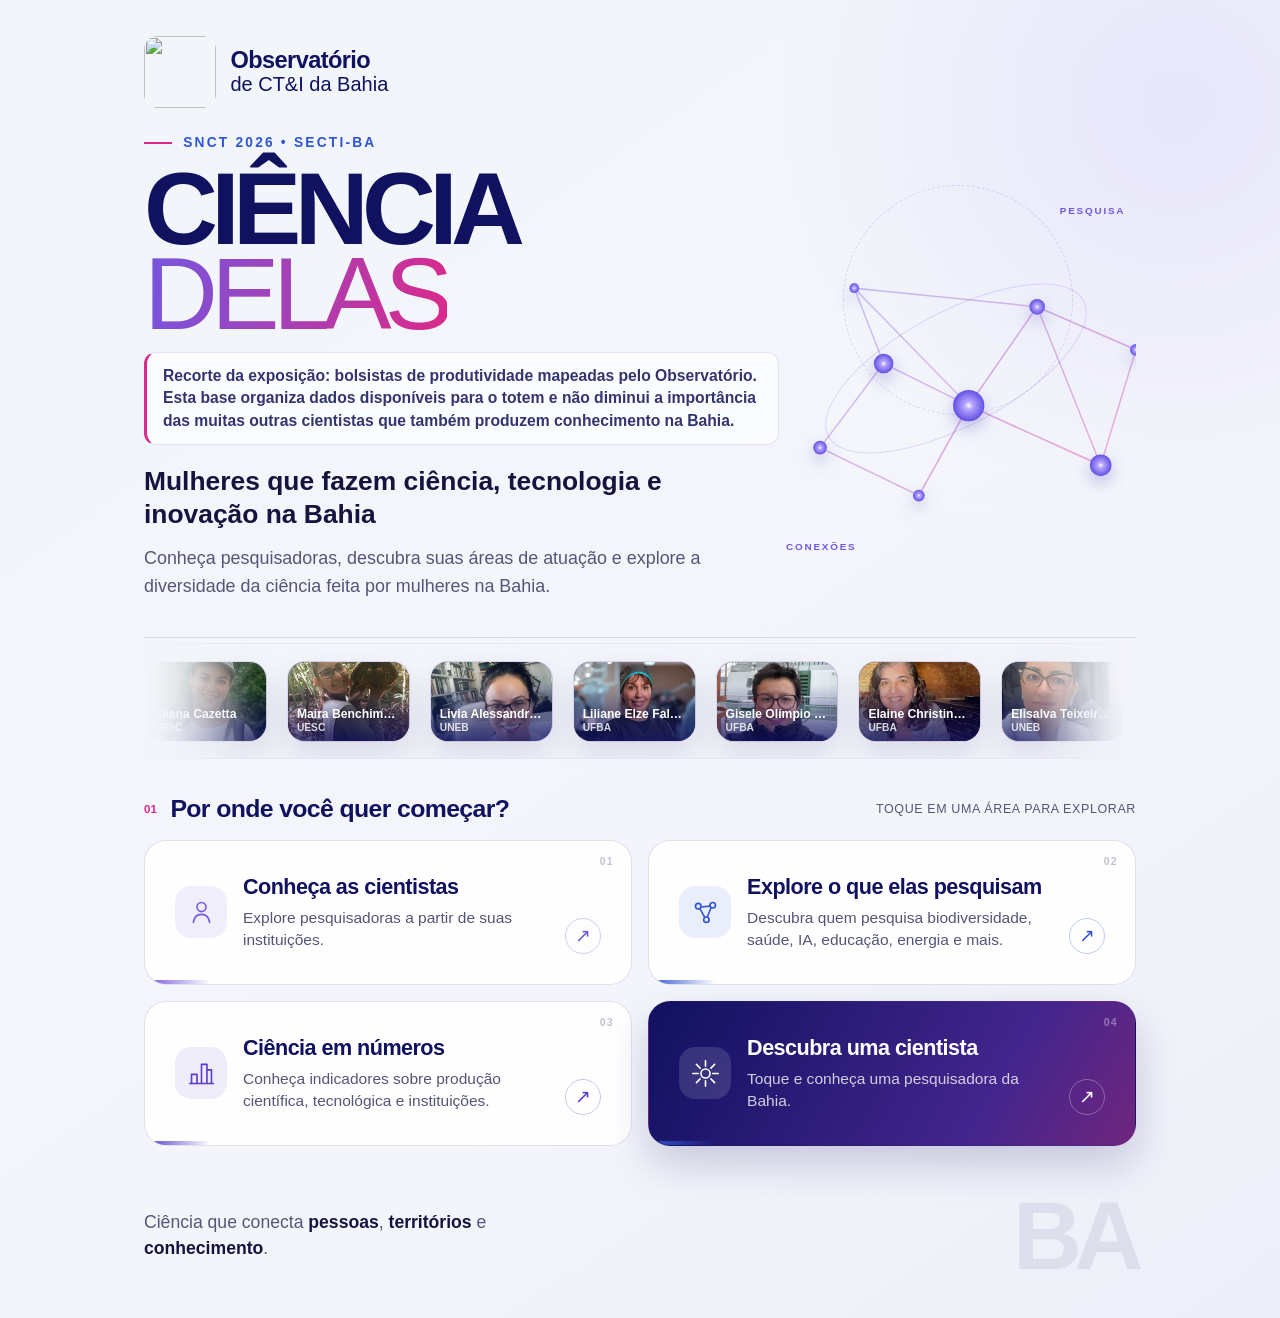
==== commit 5d3bac9e: "Refina feedbacks do observatorio" ====
--- a/index.html
+++ b/index.html
@@ -35,6 +35,11 @@
         <div class="hero__copy">
           <div class="eyebrow"><span aria-hidden="true"></span> SNCT 2026 • SECTI-BA</div>
           <h1 id="page-title">CIÊNCIA <em>DELAS</em></h1>
+          <p class="hero__scope">
+            Recorte da exposição: bolsistas de produtividade mapeadas pelo Observatório. Esta base
+            organiza dados disponíveis para o totem e não diminui a importância das muitas outras
+            cientistas que também produzem conhecimento na Bahia.
+          </p>
           <p class="hero__subtitle">Mulheres que fazem ciência, tecnologia e inovação na Bahia</p>
           <p class="hero__intro">
             Conheça pesquisadoras, descubra suas áreas de atuação e explore a diversidade da
--- a/style.css
+++ b/style.css
@@ -157,6 +157,20 @@
   line-height: 1.55;
 }
 
+.hero__scope {
+  max-width: 680px;
+  margin: 1rem 0 0;
+  padding: 12px 16px;
+  color: #34356f;
+  background: rgba(255,255,255,.64);
+  border: 1px solid rgba(116,86,223,.16);
+  border-left: 3px solid var(--magenta);
+  border-radius: 12px;
+  font-size: clamp(.82rem, 1.25vw, .98rem);
+  font-weight: 620;
+  line-height: 1.42;
+}
+
 .hero__visual {
   position: relative;
   align-self: stretch;
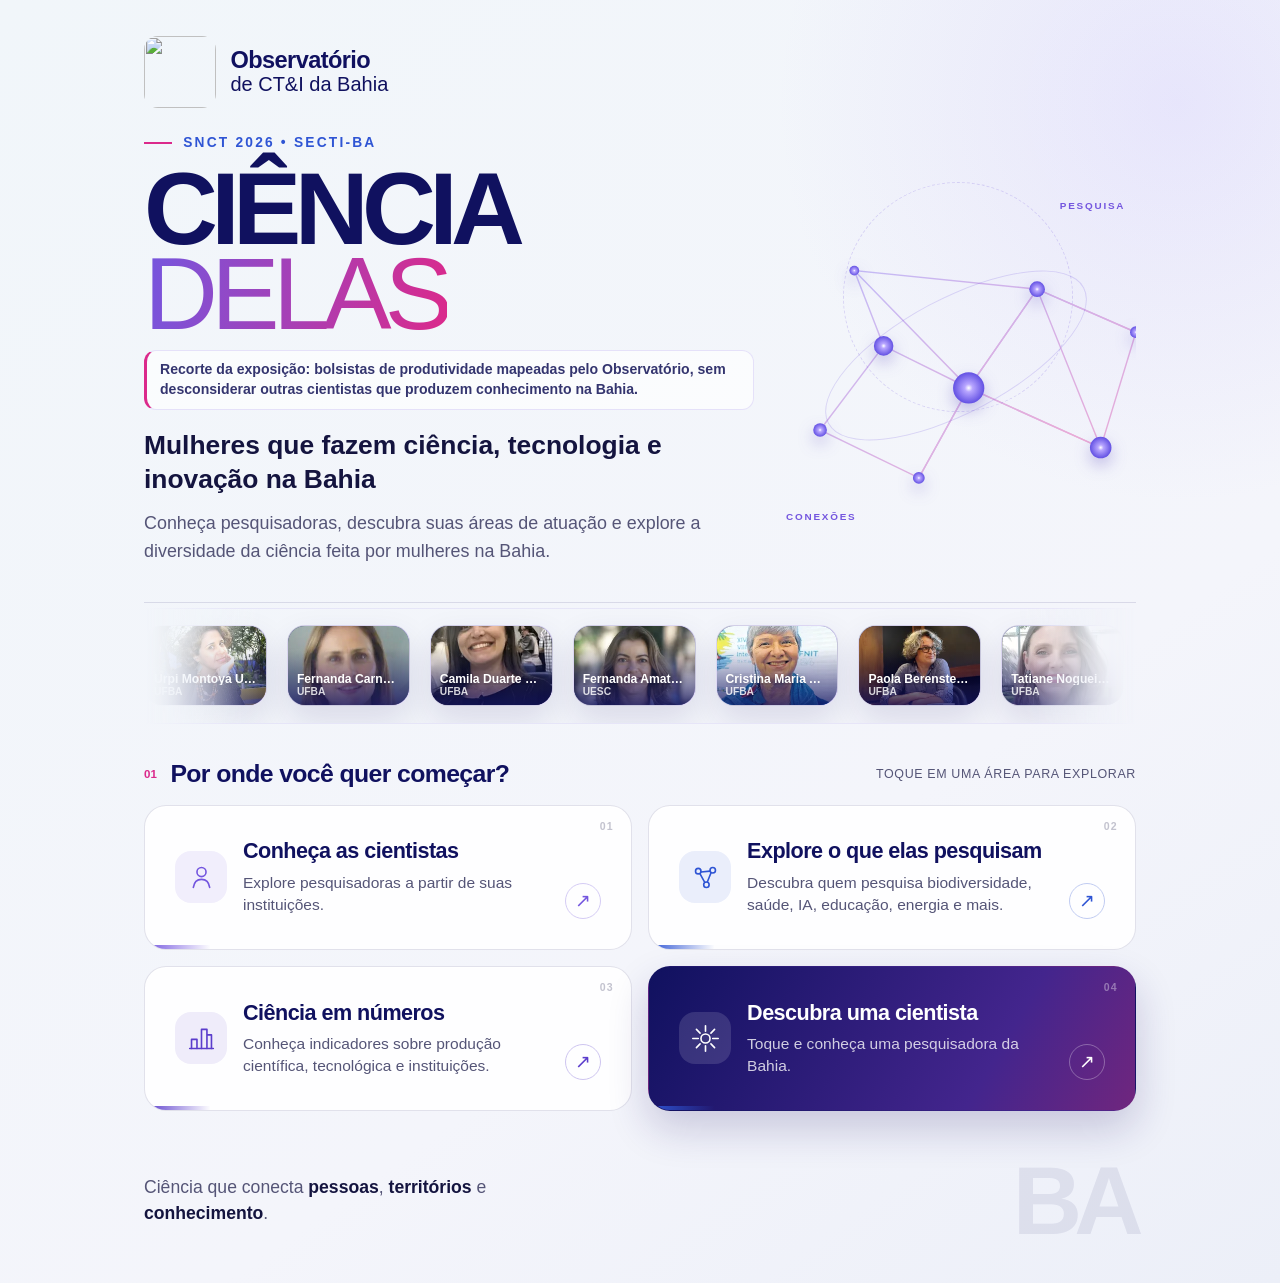
==== commit 3d0a597d: "Ajusta nomes de instituicoes e recorte" ====
--- a/index.html
+++ b/index.html
@@ -36,9 +36,8 @@
           <div class="eyebrow"><span aria-hidden="true"></span> SNCT 2026 • SECTI-BA</div>
           <h1 id="page-title">CIÊNCIA <em>DELAS</em></h1>
           <p class="hero__scope">
-            Recorte da exposição: bolsistas de produtividade mapeadas pelo Observatório. Esta base
-            organiza dados disponíveis para o totem e não diminui a importância das muitas outras
-            cientistas que também produzem conhecimento na Bahia.
+            Recorte da exposição: bolsistas de produtividade mapeadas pelo Observatório,
+            sem desconsiderar outras cientistas que produzem conhecimento na Bahia.
           </p>
           <p class="hero__subtitle">Mulheres que fazem ciência, tecnologia e inovação na Bahia</p>
           <p class="hero__intro">
--- a/style.css
+++ b/style.css
@@ -158,15 +158,15 @@
 }
 
 .hero__scope {
-  max-width: 680px;
-  margin: 1rem 0 0;
-  padding: 12px 16px;
+  max-width: 610px;
+  margin: .85rem 0 0;
+  padding: 9px 13px;
   color: #34356f;
   background: rgba(255,255,255,.64);
   border: 1px solid rgba(116,86,223,.16);
   border-left: 3px solid var(--magenta);
   border-radius: 12px;
-  font-size: clamp(.82rem, 1.25vw, .98rem);
+  font-size: clamp(.78rem, 1.1vw, .9rem);
   font-weight: 620;
   line-height: 1.42;
 }
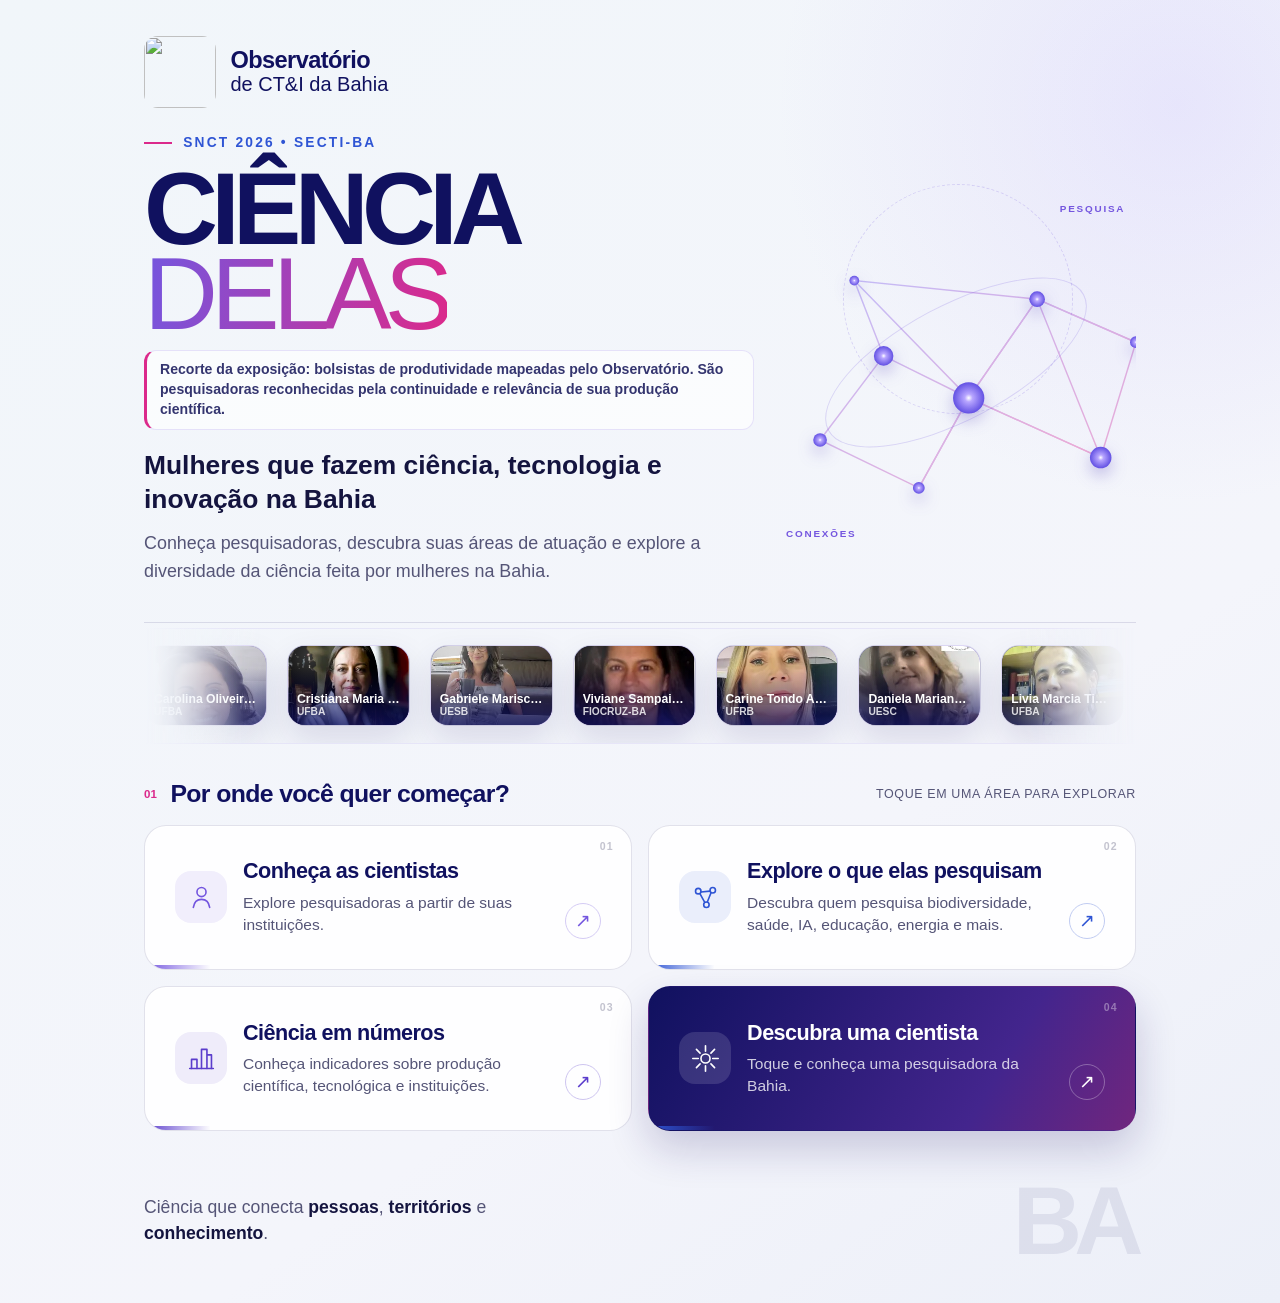
==== commit 3b676870: "Encurta texto do recorte da exposicao" ====
--- a/index.html
+++ b/index.html
@@ -36,8 +36,8 @@
           <div class="eyebrow"><span aria-hidden="true"></span> SNCT 2026 • SECTI-BA</div>
           <h1 id="page-title">CIÊNCIA <em>DELAS</em></h1>
           <p class="hero__scope">
-            Recorte da exposição: bolsistas de produtividade mapeadas pelo Observatório,
-            sem desconsiderar outras cientistas que produzem conhecimento na Bahia.
+            Recorte da exposição: bolsistas de produtividade mapeadas pelo Observatório.
+            São pesquisadoras reconhecidas pela continuidade e relevância de sua produção científica.
           </p>
           <p class="hero__subtitle">Mulheres que fazem ciência, tecnologia e inovação na Bahia</p>
           <p class="hero__intro">
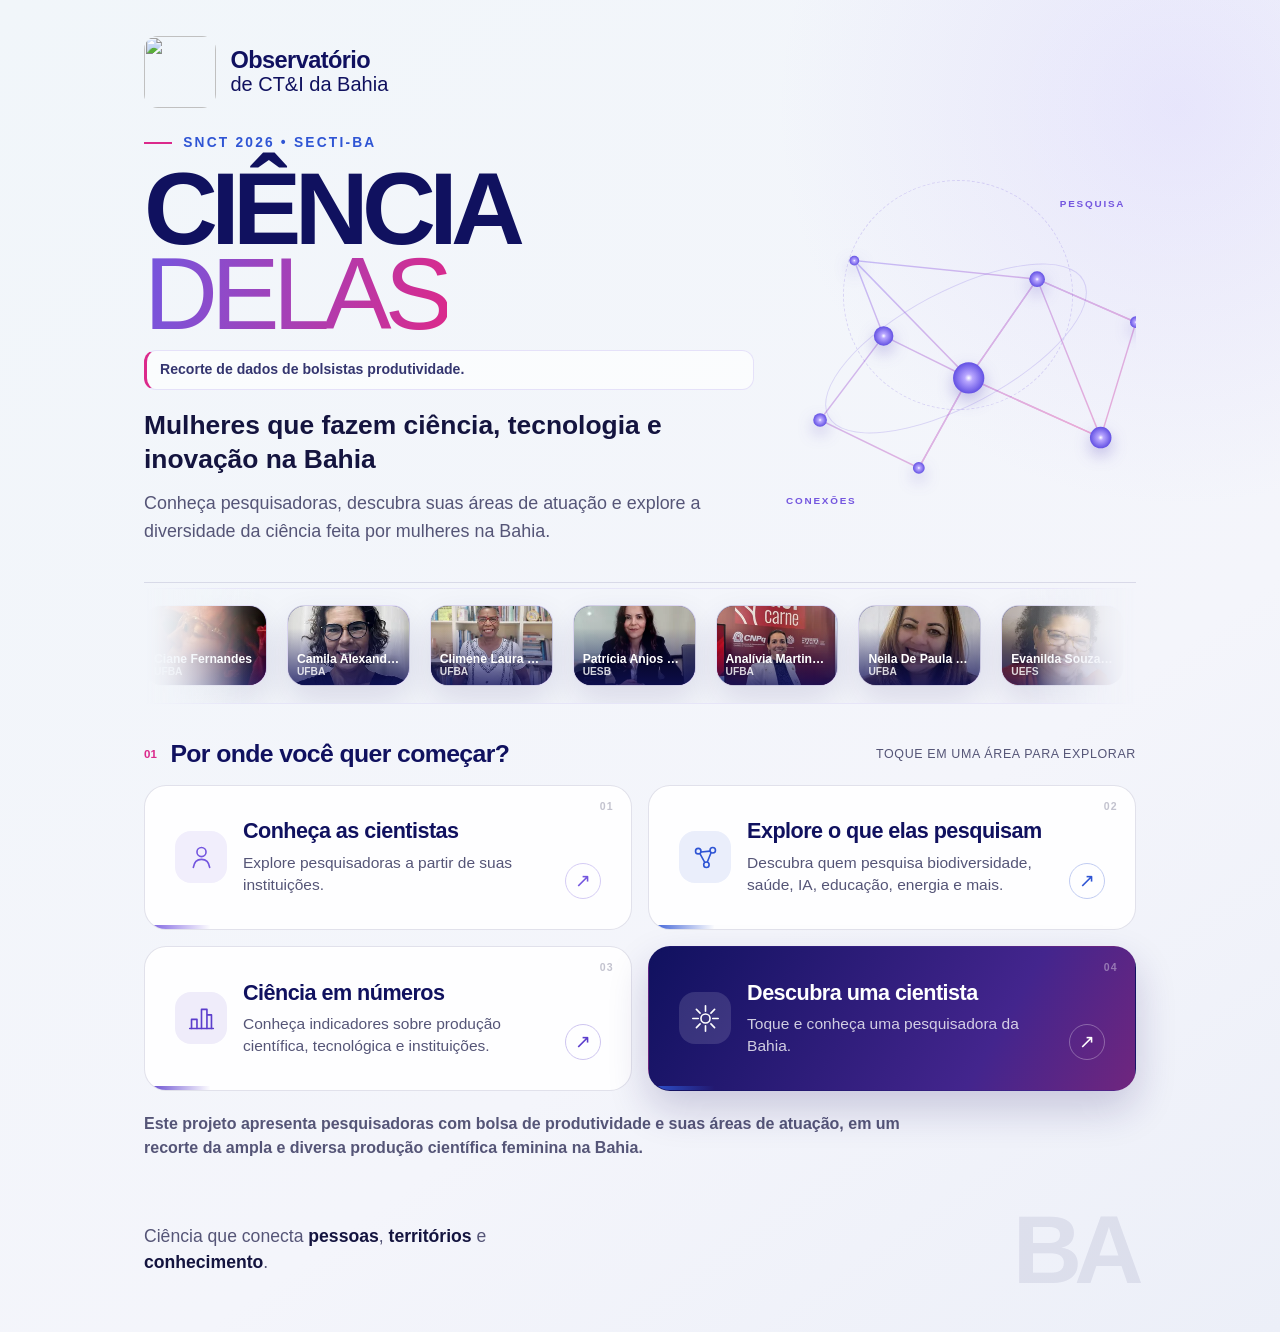
==== commit cf775f9a: "Atualiza recorte e infograficos finais" ====
--- a/index.html
+++ b/index.html
@@ -36,8 +36,7 @@
           <div class="eyebrow"><span aria-hidden="true"></span> SNCT 2026 • SECTI-BA</div>
           <h1 id="page-title">CIÊNCIA <em>DELAS</em></h1>
           <p class="hero__scope">
-            Recorte da exposição: bolsistas de produtividade mapeadas pelo Observatório.
-            São pesquisadoras reconhecidas pela continuidade e relevância de sua produção científica.
+            Recorte de dados de bolsistas produtividade.
           </p>
           <p class="hero__subtitle">Mulheres que fazem ciência, tecnologia e inovação na Bahia</p>
           <p class="hero__intro">
@@ -148,6 +147,11 @@
             <span class="nav-card__arrow" aria-hidden="true">↗</span>
           </button>
         </div>
+
+        <p class="menu-note">
+          Este projeto apresenta pesquisadoras com bolsa de produtividade e suas áreas de atuação,
+          em um recorte da ampla e diversa produção científica feminina na Bahia.
+        </p>
       </section>
 
       <footer class="footer-highlight">
--- a/style.css
+++ b/style.css
@@ -354,6 +354,15 @@
   gap: clamp(12px, 1.8vh, 19px);
 }
 
+.menu-note {
+  max-width: 780px;
+  margin: clamp(18px, 2.4vh, 26px) 0 0;
+  color: var(--ink-soft);
+  font-size: clamp(.86rem, 1.35vw, 1rem);
+  font-weight: 600;
+  line-height: 1.48;
+}
+
 .nav-card {
   --card-accent: var(--violet);
   position: relative;
